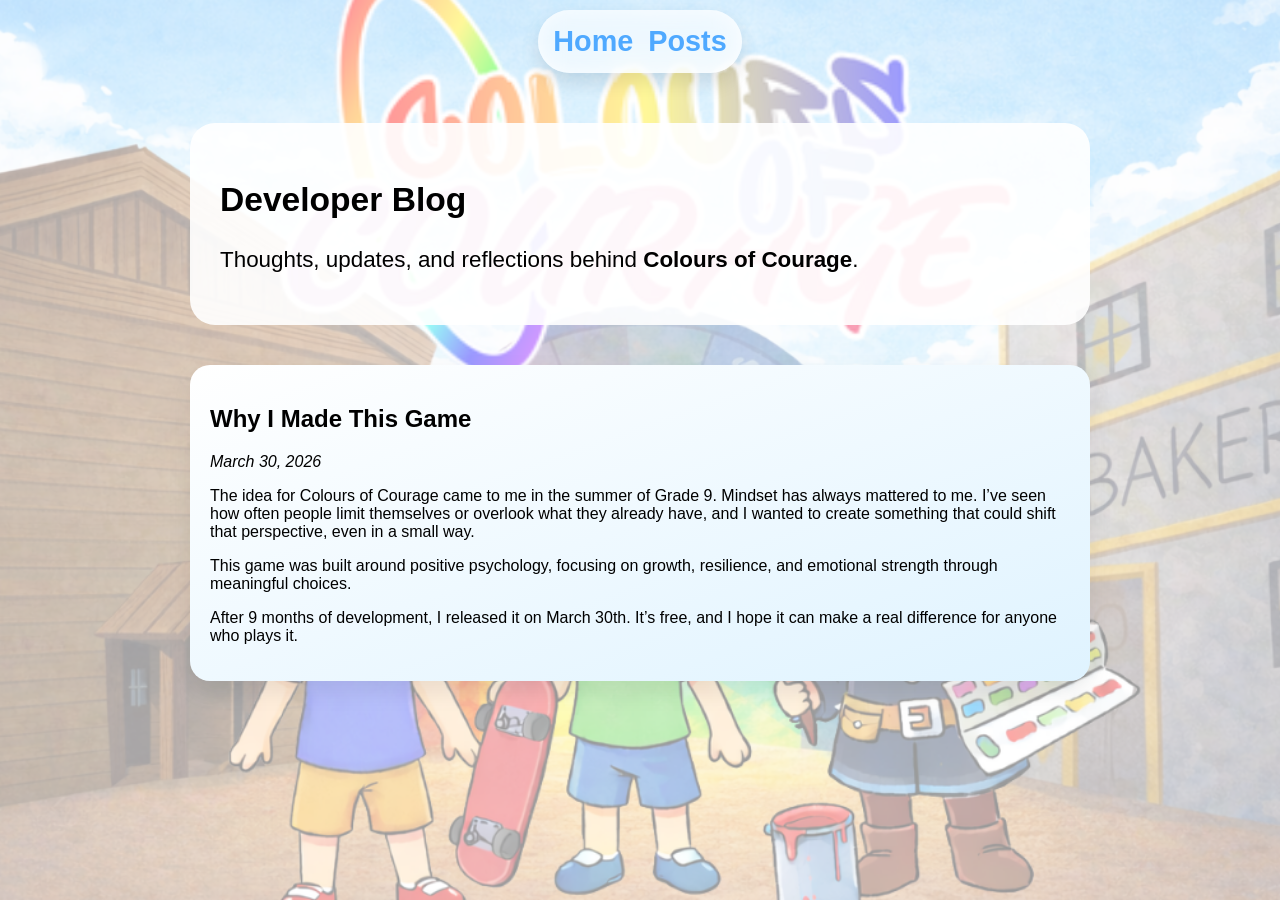
==== blog/index.html @ 3b660fd9 "feat: fix the path for styling" ====
<!DOCTYPE html>
<html lang="en">
<head>
    <meta charset="UTF-8">
    <meta name="viewport" content="width=device-width, initial-scale=1.0">
    <title>Blog - Colours of Courage</title>
    <link rel="stylesheet" href="../styles.css">
    <link rel="icon" type="image/x-icon" href="../assets/IconCOC.png">
</head>

<body>

<nav class="navbar">
    <a href="index.html">Home</a>
    <a href="#posts">Posts</a>
</nav>

<main class="container">

    <section class="card">
        <h1>Developer Blog</h1>
        <p>
            Thoughts, updates, and reflections behind <strong>Colours of Courage</strong>.
        </p>
    </section>

    <!-- BLOG POSTS -->
    <section id="posts" class="features">

        <!-- FIRST POST -->
        <div class="feature">
            <h2>Why I Made This Game</h2>
            <p><em>March 30, 2026</em></p>
            <p>
                The idea for Colours of Courage came to me in the summer of Grade 9.
                Mindset has always mattered to me. I’ve seen how often people limit themselves
                or overlook what they already have, and I wanted to create something that could
                shift that perspective, even in a small way.
            </p>
            <p>
                This game was built around positive psychology, focusing on growth,
                resilience, and emotional strength through meaningful choices.
            </p>
            <p>
                After 9 months of development, I released it on March 30th.
                It’s free, and I hope it can make a real difference for anyone who plays it.
            </p>
        </div>

    </section>

</main>

</body>
</html>
---- styles.css ----
/* styles.css */
html {
    scroll-behavior: smooth;
    overscroll-behavior: none;
}

body {
    margin: 0;
    font-family: 'Nunito', sans-serif;
}

body::before {
    content: "";
    position: fixed;
    top: 0;
    left: 0;
    width: 100%;
    height: 100%;

    background: url("assets/1232x706updated.png") center/cover no-repeat;

    opacity: 0.4;
    z-index: -1;
    image-rendering: auto;
}

section {
    scroll-margin-top: 450px;
}

.hero {
    text-align: center;
    padding: 80px 20px;
}

.hero div {
    background: linear-gradient(to bottom, #7ecbff, #cfe9ff);
    padding: 20px;
    border-radius: 15px;
    max-width: fit-content;
    margin: 0 auto;
}

.hero-img {
    width: 100%;
    max-width: 700px;
    border-radius: 20px;
    margin-bottom: 20px;
    box-shadow: 0 20px 40px rgba(0, 0, 0, 0.2);
}

.hero h1 {
    font-size: 3.5rem;
    color: white;
    text-shadow: 0 10px 30px rgba(0, 0, 0, 0.3);
}

.hero p {
    font-size: 2.5rem;
    color: white;
    text-shadow: 0 10px 30px rgba(0, 0, 0, 0.3);
}

.topbar {
    position: absolute;
    top: 10px;
    left: 50%;
    transform: translateX(-50%);

    display: flex;
    gap: 40px;
    padding: 30px 60px;

    background: rgba(255, 255, 255, 0.6);
    backdrop-filter: blur(12px);

    border-radius: 50px;
    box-shadow: inset 0 0 20px rgba(255,255,255,0.7),
                0 10px 20px rgba(0,0,0,0.1);

    z-index: 2000;
}

.topbar a {
    text-decoration: none;
    font-size: 2rem;
    font-weight: bold;
    color: #4fa9ff;
    transition: transform 0.3s ease;
}

.topbar a:hover {
    transform: translateY(-3px);
}
.hero {
    margin-top: 60px;
}

.navbar {
    display: flex;
    justify-content: center;
    gap: 15px;
    padding: 15px;
    margin: 10px auto;
    max-width: fit-content;
    border-radius: 50px;
    background: rgba(255, 255, 255, 0.6);
    backdrop-filter: blur(12px);
    box-shadow: inset 0 0 20px rgba(255, 255, 255, 0.7), 0 10px 20px rgba(0, 0, 0, 0.1);
    transition: transform 0.4s cubic-bezier(0.22, 1, 0.36, 1),
    box-shadow 0.4s ease;
}

.navbar a {
    text-decoration: none;
    font-size: 1.8rem;
    color: #4fa9ff;
    font-weight: bold;
    transition: transform 0.4s cubic-bezier(0.22, 1, 0.36, 1),
    box-shadow 0.4s ease;
}

.navbar:hover {
    transform: translateY(-10px) scale(1.02);
    box-shadow: 0 30px 60px rgba(0, 0, 0, 0.2);
}

.navbar a:hover {
    transform: translateY(-10px) scale(1.02);
}

.navbar a:visited {
    color: #4fa9ff;
}

.container {
    max-width: 900px;
    margin: auto;
    padding: 40px 20px;
    display: flex;
    flex-direction: column;
    gap: 40px;
}

.card {
    background: rgba(255, 255, 255, 0.9);
    border-radius: 25px;
    padding: 30px;
    /*box-shadow: 0 20px 40px rgba(0,0,0,0.1);*/
    font-size: 1.4rem;
    transition: transform 0.4s cubic-bezier(0.22, 1, 0.36, 1),
    box-shadow 0.4s ease;
}

.card:hover {
    transform: translateY(-10px) scale(1.02);
    box-shadow: 0 30px 60px rgba(0, 0, 0, 0.2);
}

video {
    margin: auto;
    width: 100%;
    padding: 5px;
}

.button {
    font-family: 'Nunito', sans-serif;
    font-size: 1.4rem;
    box-shadow: 0 20px 40px rgba(0, 0, 0, 0.1);
    transition: transform 0.4s cubic-bezier(0.22, 1, 0.36, 1),
    box-shadow 0.4s ease;
}

.button:hover {
    transform: translateY(-10px) scale(1.02);
    box-shadow: 0 30px 60px rgba(0, 0, 0, 0.2);
}

.about {
    display: grid;
    grid-template-columns: 1fr 1fr;
    gap: 20px;
}

.about img {
    width: 100%;
    border-radius: 20px;
}

.features {
    display: grid;
    gap: 20px;
}

.feature {
    padding: 20px;
    border-radius: 20px;
    background: linear-gradient(to bottom right, #ffffff, #dff3ff);
    box-shadow: 0 10px 25px rgba(0, 0, 0, 0.08);
    transition: transform 0.4s cubic-bezier(0.22, 1, 0.36, 1),
    box-shadow 0.4s ease;
}

@keyframes floatSmall {
    0% {
        transform: translateY(0) scale(1);
    }
    /*50% { transform: translateY(-4px) scale(1.02); }*/
    100% {
        transform: translateY(-8px) scale(1.03);
    }
}

.feature:hover {
    transform: translateY(-8px) scale(1.03);
    box-shadow: 0 20px 40px rgba(0, 0, 0, 0.15);
}


button {
    margin-top: 20px;
    padding: 12px 25px;
    border-radius: 30px;
    border: none;
    background: linear-gradient(to right, #7ecbff, #4fa9ff);
    color: white;
    cursor: pointer;
}

.grid {
    display: grid;
    grid-template-columns: repeat(2, 1fr);
    gap: 15px;
}

.grid div {
    background: #f0f8ff;
    padding: 15px;
    border-radius: 12px;
    transition: transform 0.4s cubic-bezier(0.22, 1, 0.36, 1),
    box-shadow 0.4s ease;
}

.grid span {
    padding: 5px;
    font-weight: bold;
}

@keyframes floatTiny {
    0% {
        transform: translateY(0) scale(1);
    }
    100% {
        transform: translateY(-6px) scale(1.01);
    }
}

.grid div:hover {
    transform: translateY(-6px) scale(1.02);
    box-shadow: 0 15px 30px rgba(0, 0, 0, 0.15);
}

#contact h1 {
    font-size: 2rem;
}

.form-group {
    display: grid;
    font-size: 1.2rem;
    background: #dde6f8;
    padding: 10px;
    border-radius: 10px;
    transition: transform 0.4s cubic-bezier(0.22, 1, 0.36, 1),
    box-shadow 0.4s ease;
    /*max-width: 400px;*/
}

.form-group:not(:last-child) {
    margin-bottom: 20px;
}

.form-group:hover {
    transform: translateY(-6px) scale(1.02);
    box-shadow: 0 15px 30px rgba(0, 0, 0, 0.15);
}

.form-group label {
    font-size: 1.6rem;
    font-weight: bold;
    margin-bottom: 5px;
}

.form-group input {
    border-radius: 10px;
    font-size: 1.3rem;
    font-family: 'Nunito', sans-serif;
    border: 1px solid #dff3ff;
    padding: 2px;
}

.form-group textarea {
    border-radius: 10px;
    font-size: 1.3rem;
    font-family: 'Nunito', sans-serif;
    border: 1px solid #dff3ff;
    padding: 2px;
    resize: none;
    overflow: auto;
}

.popup {
    font-size: 1.3rem;
    position: fixed;
    top: 0;
    left: 0;
    width: 100%;
    height: 100%;
    display: flex;
    justify-content: center;
    align-items: center;
    background: rgba(0, 0, 0, 0.4);
    transition: 0.3s;
}

.popup.hidden {
    opacity: 0;
    pointer-events: none;
}

.popup-content {
    background: white;
    padding: 25px;
    border-radius: 20px;
    transform: scale(0.8);
    transition: 0.3s;
}

.popup:not(.hidden) .popup-content {
    transform: scale(1);
}

footer {
    text-align: center;
    padding: 20px;
}

/* FLOATING STEAM BUTTON */
.steam-button {
    position: fixed;
    right: 50px;
    top: 70%;
    transform: translateY(-50%) rotate(-15deg);
    z-index: 1000;
    animation: swing 2s infinite ease-in-out;
}

.steam-button img {
    width: 200px;
    height: 200px;
}

/* FLOATING instagram BUTTON */
.instagram-button {
    position: fixed;
    left: 50px;
    top: 30%;
    transform: translateY(-50%) rotate(-15deg);
    z-index: 1000;
    animation: swing 2s infinite ease-in-out;
}

.instagram-button img {
    width: 200px;
    height: 200px;
}

/* FLOATING Youtube BUTTON */
.youtube-button {
    position: fixed;
    left: 50px;
    top: 70%;
    transform: translateY(-50%) rotate(-15deg);
    z-index: 1000;
    animation: swing 2s infinite ease-in-out;
}

.youtube-button img {
    width: 200px;
    height: 200px;
}

.tiktok-button {
    position: fixed;
    right: 50px;
    top: 30%;
    transform: translateY(-50%) rotate(-15deg);
    z-index: 1000;
    animation: swing 2s infinite ease-in-out;
}

.tiktok-button img {
    width: 200px;
    height: 200px;
}

@keyframes swing {
    0% {
        transform: translateY(-50%) rotate(-15deg);
    }
    50% {
        transform: translateY(-50%) rotate(15deg);
    }
    100% {
        transform: translateY(-50%) rotate(-15deg);
    }
}


@keyframes floatUp {
    0% {
        transform: translateY(0) scale(1);
    }
    100% {
        transform: translateY(-10px) scale(1.02);
    }
}
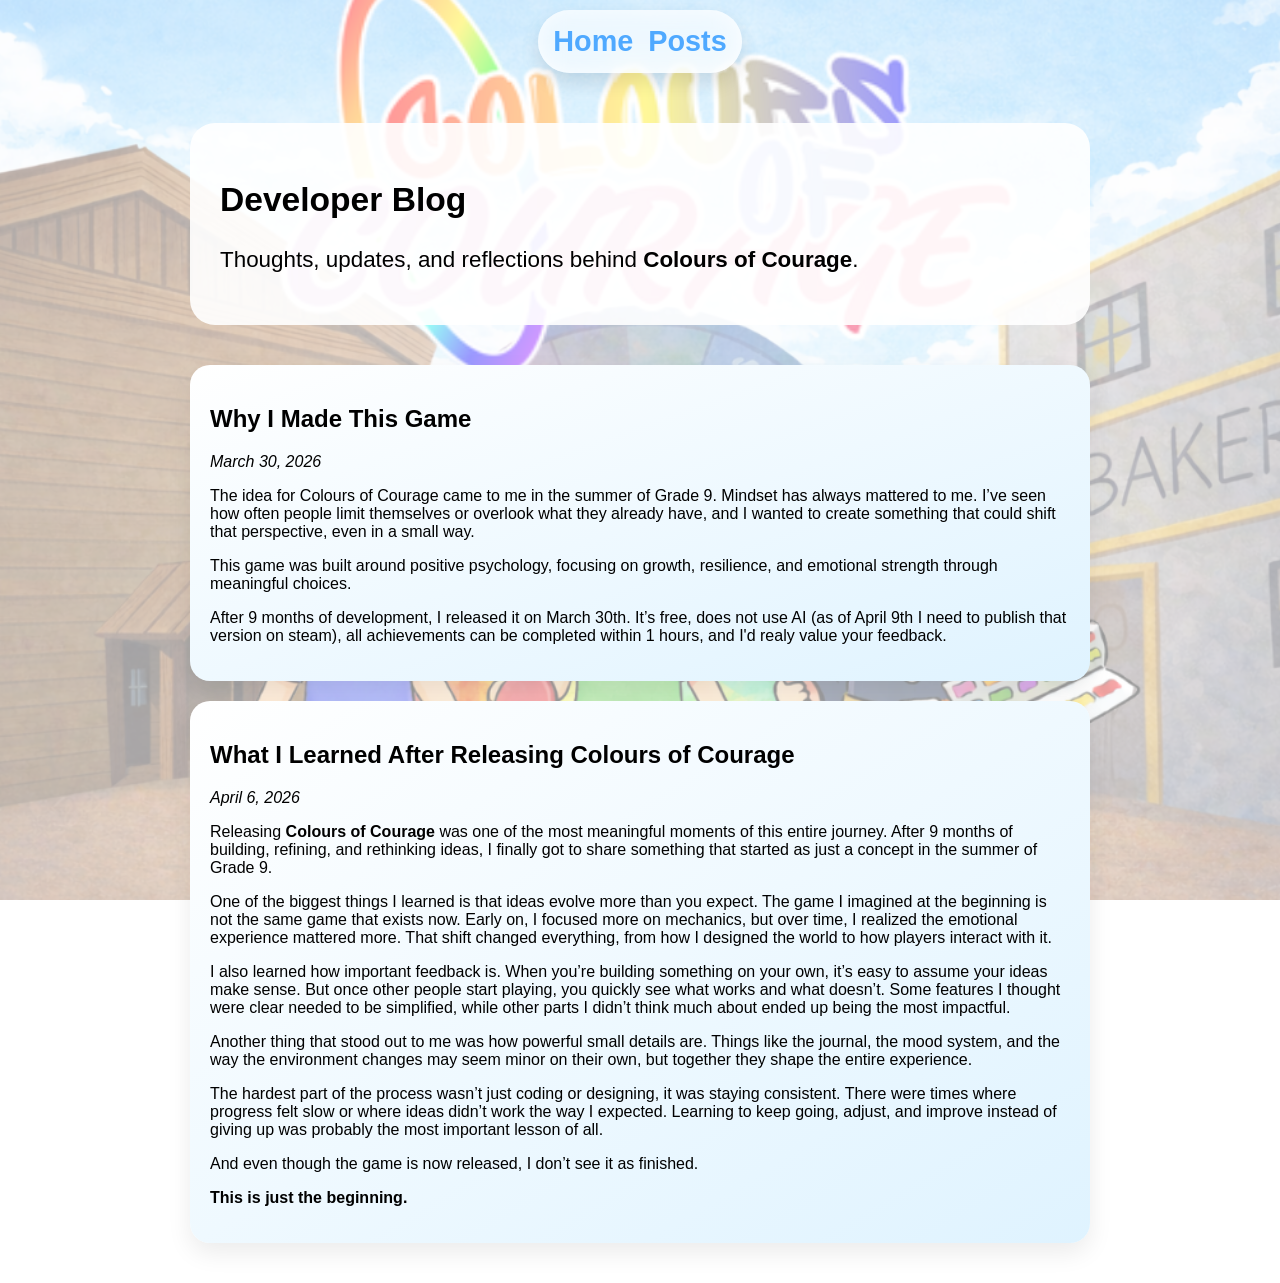
==== commit 36f702f9: "New blog" ====
--- a/blog/index.html
+++ b/blog/index.html
@@ -11,7 +11,7 @@
 <body>
 
 <nav class="navbar">
-    <a href="index.html">Home</a>
+    <a href="/">Home</a>
     <a href="#posts">Posts</a>
 </nav>
 
@@ -43,10 +43,48 @@
             </p>
             <p>
                 After 9 months of development, I released it on March 30th.
-                It’s free, and I hope it can make a real difference for anyone who plays it.
+                It’s free, does not use AI (as of April 9th I need to publish that version on steam), all achievements can be completed within 1 hours, and I'd realy value your feedback.
             </p>
         </div>
-
+        <div class="feature">
+            <h2>What I Learned After Releasing Colours of Courage</h2>
+            <p><em>April 6, 2026</em></p>
+        
+            <p>
+                Releasing <strong>Colours of Courage</strong> was one of the most meaningful moments of this entire journey.
+                After 9 months of building, refining, and rethinking ideas, I finally got to share something that started as just a concept in the summer of Grade 9.
+            </p>
+        
+            <p>
+                One of the biggest things I learned is that ideas evolve more than you expect. The game I imagined at the beginning is not the same game that exists now.
+                Early on, I focused more on mechanics, but over time, I realized the emotional experience mattered more.
+                That shift changed everything, from how I designed the world to how players interact with it.
+            </p>
+        
+            <p>
+                I also learned how important feedback is. When you’re building something on your own, it’s easy to assume your ideas make sense.
+                But once other people start playing, you quickly see what works and what doesn’t.
+                Some features I thought were clear needed to be simplified, while other parts I didn’t think much about ended up being the most impactful.
+            </p>
+        
+            <p>
+                Another thing that stood out to me was how powerful small details are.
+                Things like the journal, the mood system, and the way the environment changes may seem minor on their own,
+                but together they shape the entire experience.
+            </p>
+        
+            <p>
+                The hardest part of the process wasn’t just coding or designing, it was staying consistent.
+                There were times where progress felt slow or where ideas didn’t work the way I expected.
+                Learning to keep going, adjust, and improve instead of giving up was probably the most important lesson of all.
+            </p>
+        
+            <p>
+                And even though the game is now released, I don’t see it as finished.
+            </p>
+        
+            <p><strong>This is just the beginning.</strong></p>
+        </div>
     </section>
 
 </main>
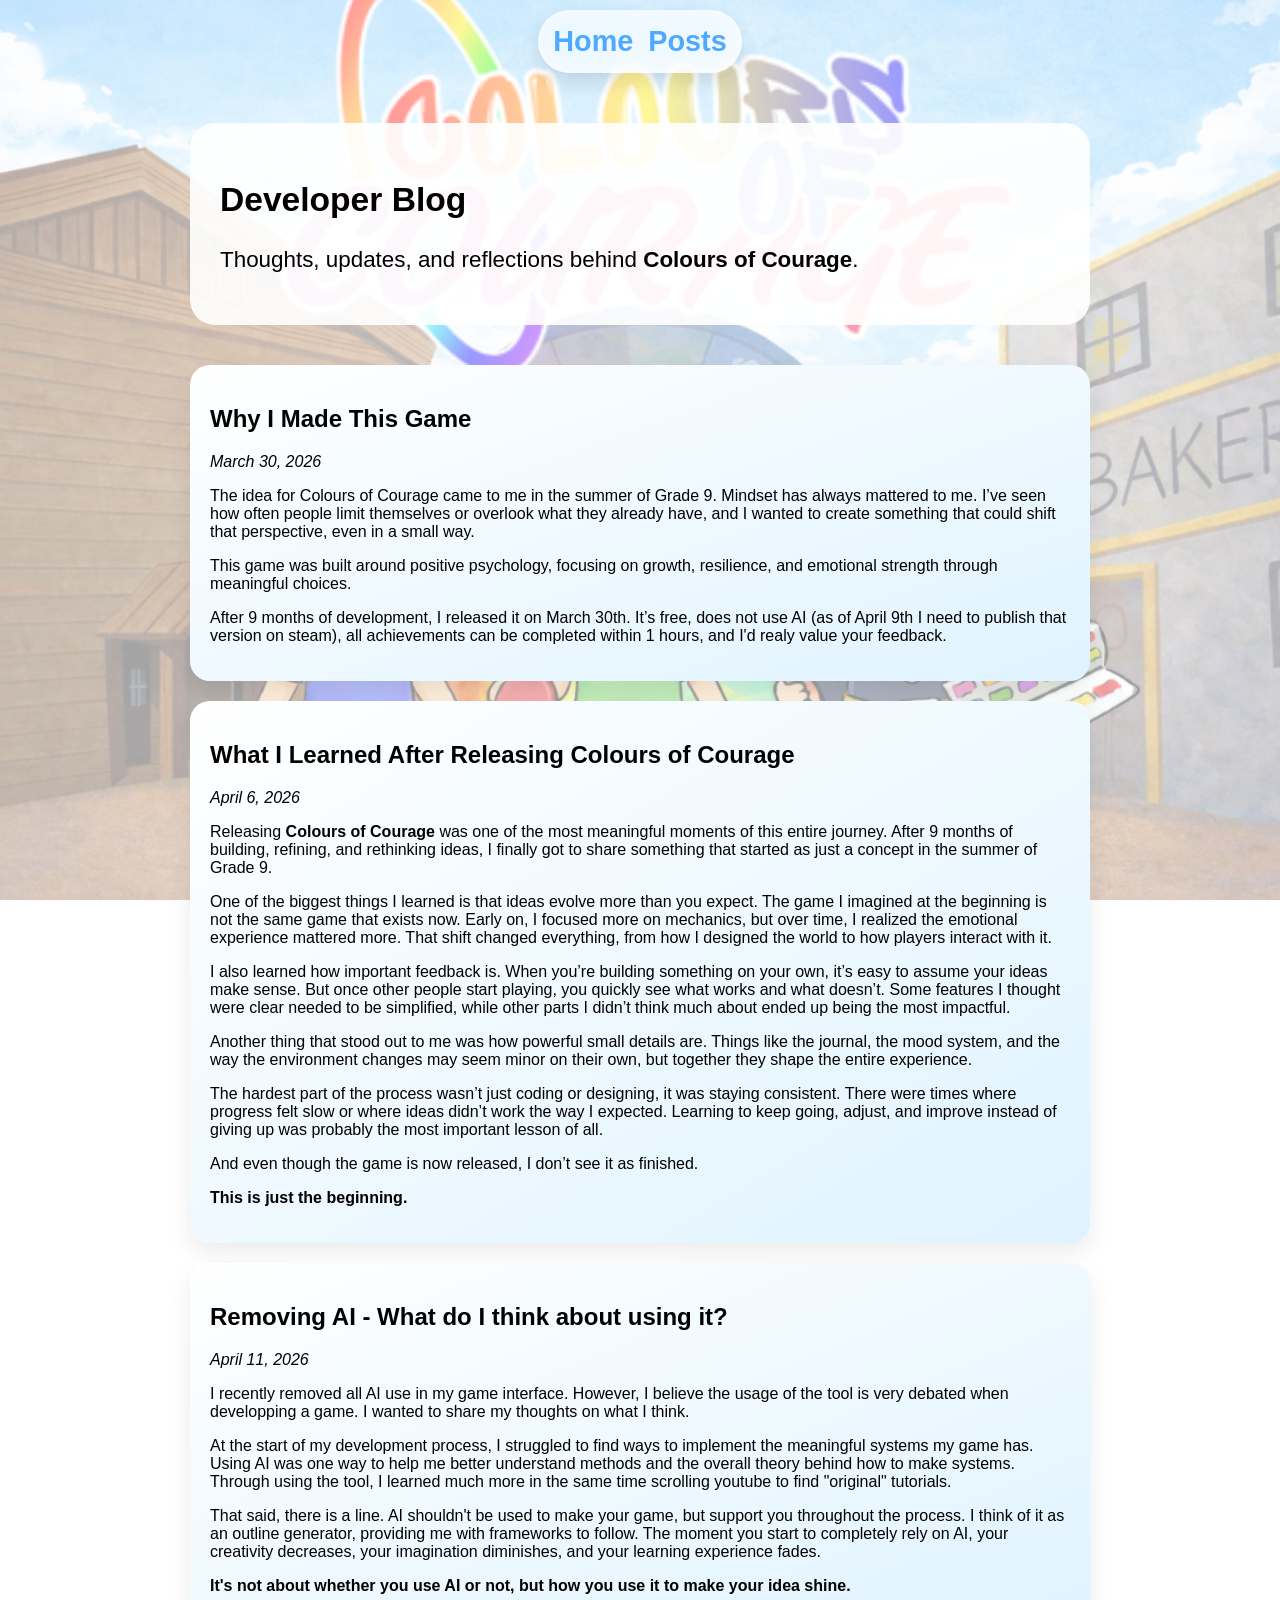
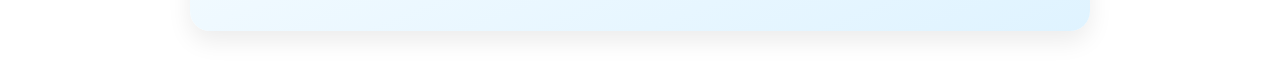
==== commit aefa6611: "Add thoughts on AI usage in game development" ====
--- a/blog/index.html
+++ b/blog/index.html
@@ -25,10 +25,10 @@
     </section>
 
     <!-- BLOG POSTS -->
-    <section id="posts" class="features">
+    <section class="features">
 
         <!-- FIRST POST -->
-        <div class="feature">
+        <div class="feature" id="posts">
             <h2>Why I Made This Game</h2>
             <p><em>March 30, 2026</em></p>
             <p>
@@ -85,6 +85,30 @@
         
             <p><strong>This is just the beginning.</strong></p>
         </div>
+        <div class="feature">
+            <h2>Removing AI - What do I think about using it?</h2>
+            <p><em>April 11, 2026</em></p>
+            <p>
+                I recently removed all AI use in my game interface. However, I believe the usage of the tool is very debated when developping a game. I wanted to share my thoughts on what I think.
+            </p>
+            <p>
+                At the start of my development process, I struggled to find ways to implement the meaningful systems my game has. 
+                Using AI was one way to help me better understand methods and the overall theory behind how to make systems.
+                Through using the tool, I learned much more in the same time scrolling youtube to find "original" tutorials.
+            </p>
+                
+            <p>
+                That said, there is a line. AI shouldn't be used to make your game, but support you throughout the process.
+                I think of it as an outline generator, providing me with frameworks to follow.
+                The moment you start to completely rely on AI, your creativity decreases, your imagination diminishes, and your learning 
+                experience fades.
+                
+            </p>
+            <p>
+                <strong>It's not about whether you use AI or not, but how you use it to make your idea shine.</strong>
+            </p>
+                
+        </div>
     </section>
 
 </main>
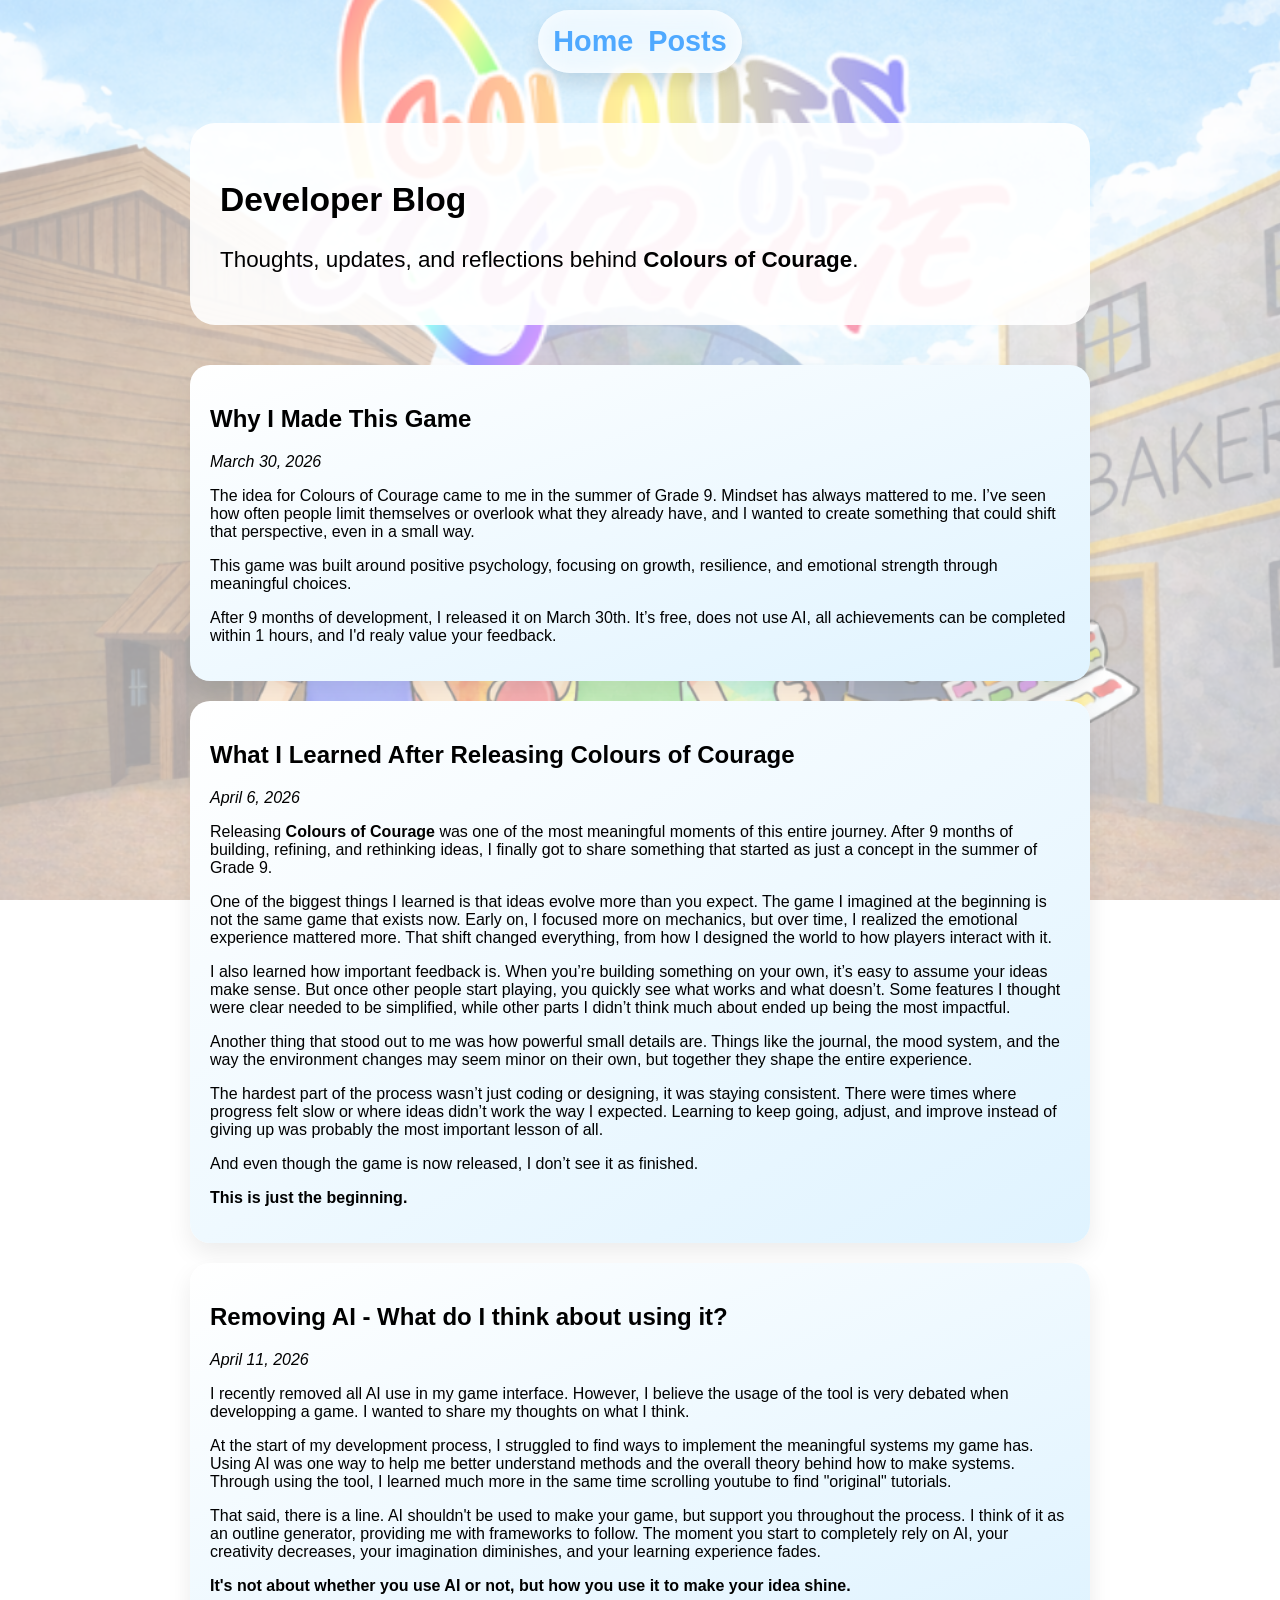
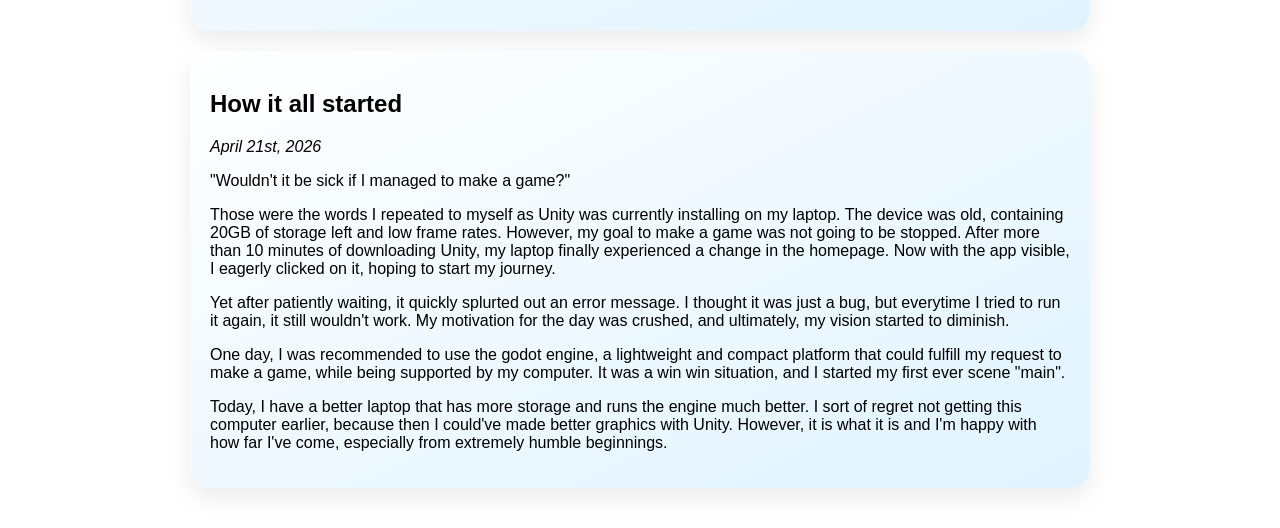
==== commit 83824c75: "feat: new blog post" ====
--- a/blog/index.html
+++ b/blog/index.html
@@ -43,7 +43,7 @@
             </p>
             <p>
                 After 9 months of development, I released it on March 30th.
-                It’s free, does not use AI (as of April 9th I need to publish that version on steam), all achievements can be completed within 1 hours, and I'd realy value your feedback.
+                It’s free, does not use AI, all achievements can be completed within 1 hours, and I'd realy value your feedback.
             </p>
         </div>
         <div class="feature">
@@ -109,6 +109,34 @@
             </p>
                 
         </div>
+        <div class="feature">
+            <h2>How it all started</h2>
+            <p><em>April 21st, 2026</em></p>
+            <p>
+                "Wouldn't it be sick if I managed to make a game?"
+            </p>
+            <p>
+                Those were the words I repeated to myself as Unity was currently installing on my laptop. The device was old,
+                containing 20GB of storage left and low frame rates. However, my goal to make a game was not going to be stopped.
+                After more than 10 minutes of downloading Unity, my laptop finally experienced a change in the homepage.
+                Now with the app visible, I eagerly clicked on it, hoping to start my journey.
+
+            </p>
+            <p>
+                Yet after patiently waiting, it quickly splurted out an error message. I thought it was just a bug, but everytime
+                I tried to run it again, it still wouldn't work. My motivation for the day was crushed, and ultimately, my vision started to diminish.
+
+            </p>
+            <p>
+                One day, I was recommended to use the godot engine, a lightweight and compact platform that could fulfill my request to make a game,
+                while being supported by my computer. It was a win win situation, and I started my first ever scene "main".
+            </p>
+            <p>
+                Today, I have a better laptop that has more storage and runs the engine much better. I sort of regret not getting this computer earlier,
+                because then I could've made better graphics with Unity. However, it is what it is and I'm happy with how far I've come,
+                especially from extremely humble beginnings.
+            </p>
+        </div>
     </section>
 
 </main>
--- a/styles.css
+++ b/styles.css
@@ -424,3 +424,42 @@
         transform: translateY(-10px) scale(1.02);
     }
 }
+
+.reviews {
+    /* background-color: #4fa9ff; */
+    margin: 60px auto;
+    max-width: 900px;
+    padding: 20px;
+    border-radius: 20px;
+    box-shadow: 0 30px 80px rgba(0,0,0,0.4);
+}
+
+.reviews-layout {
+    display:flex;
+    flex-direction: column;
+    align-items: center;
+    gap: 10px;
+    padding:10px;
+}
+
+.reviews-layout img {
+    margin:auto;
+    width: 90%;
+    max-width: 900px;
+    border-radius: 20px;
+    transform: translateX(2%);
+}
+.reviews-text {
+    display: flex;
+    justify-content: center;
+    align-items: center;
+    text-align: center;
+}
+
+.reviews-text h2 {
+    font-size: 2.5rem;
+    max-width: 250px;
+}
+.reviews-image {
+    overflow: visible;
+}
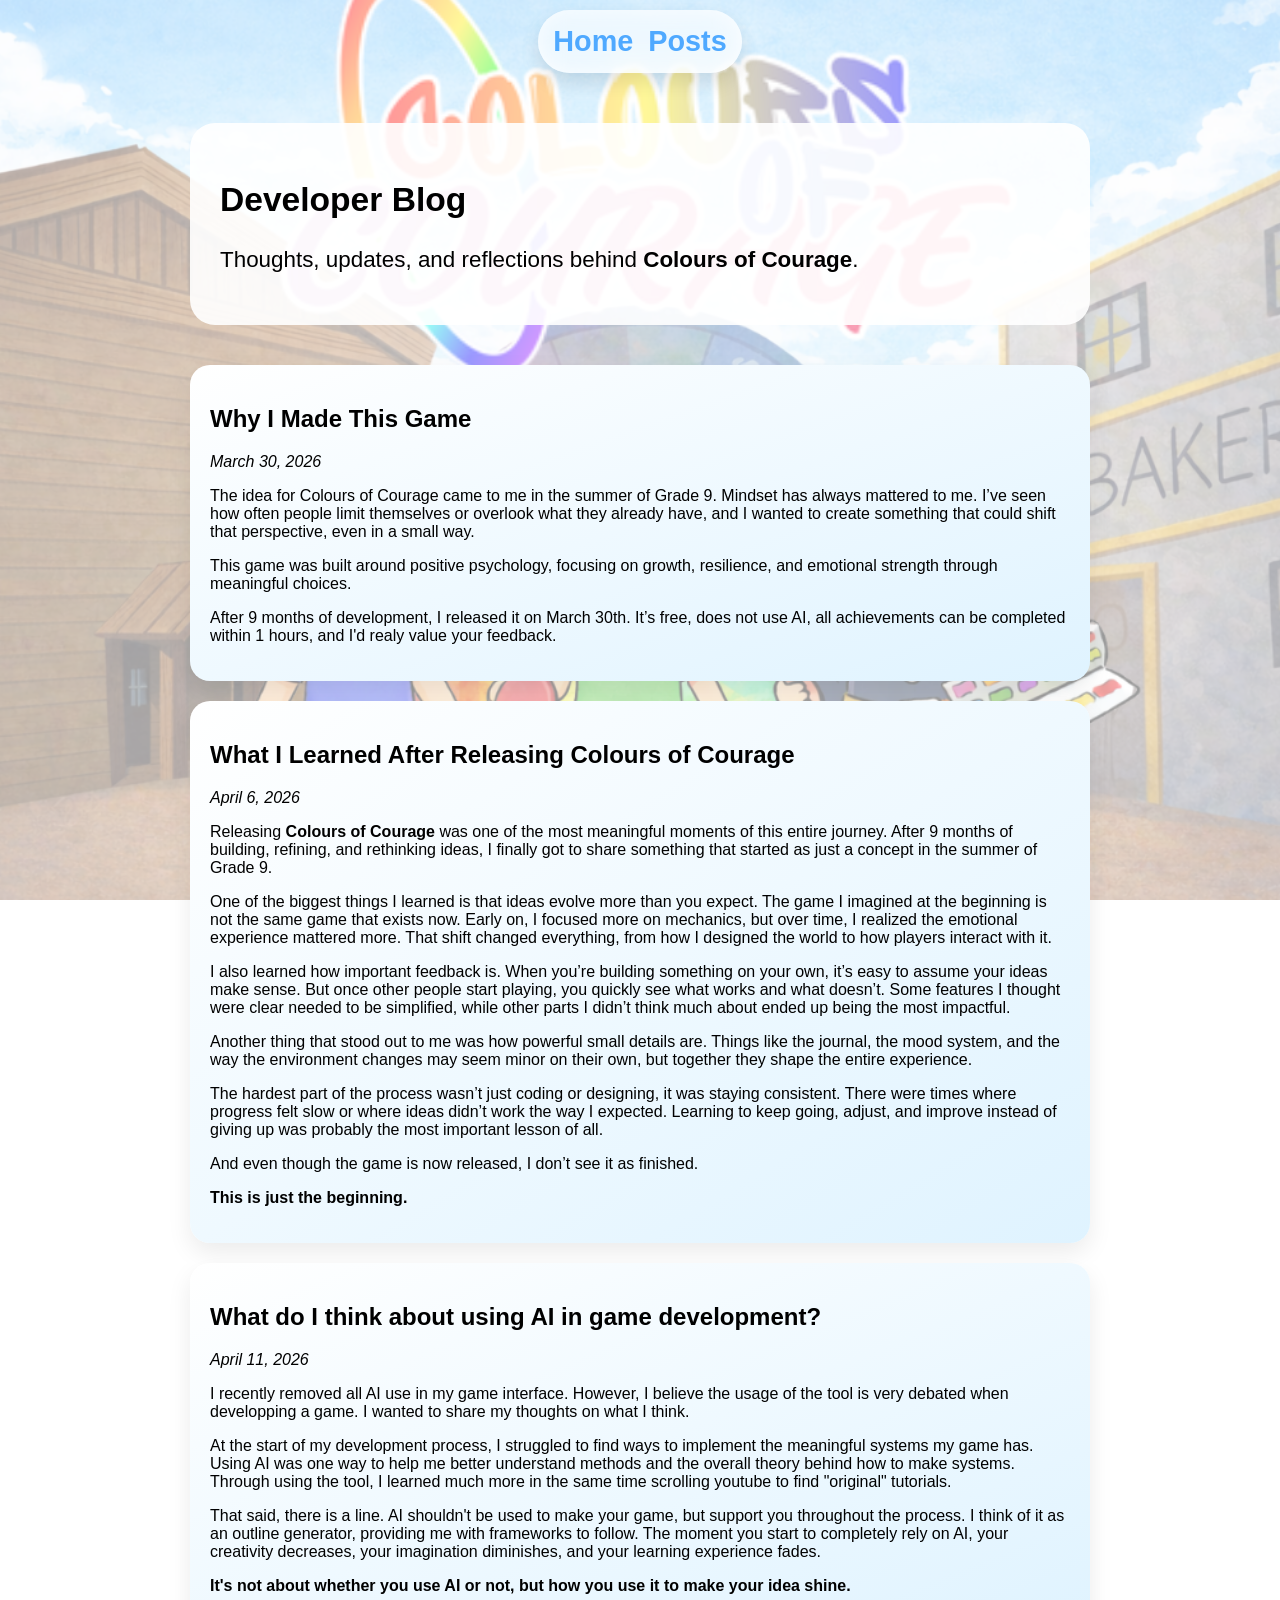
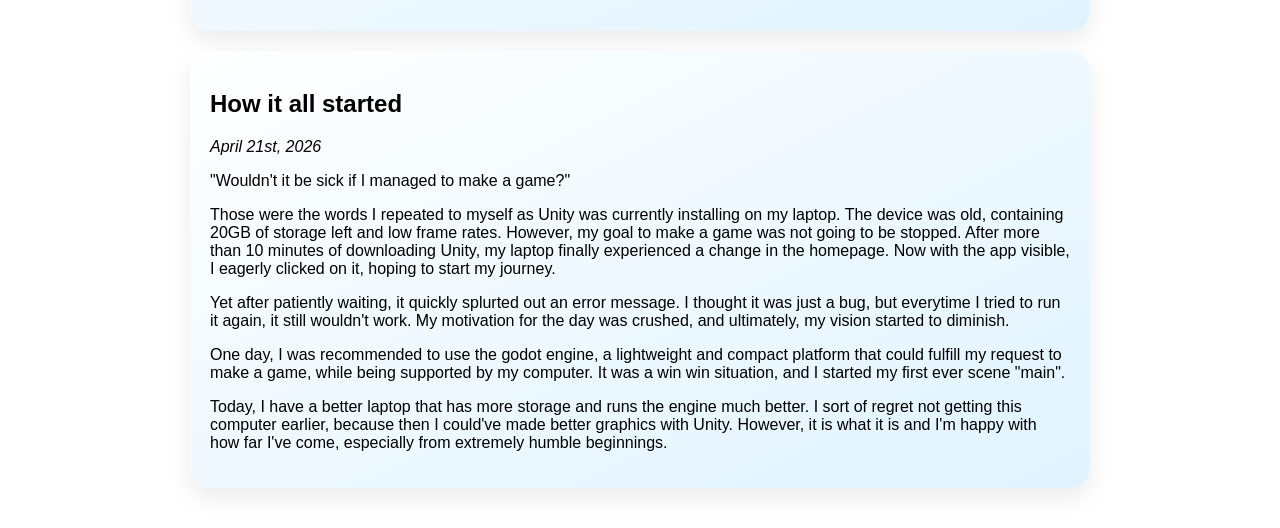
==== commit 70ecb6ad: "reviews updated + updated blog post" ====
--- a/blog/index.html
+++ b/blog/index.html
@@ -86,7 +86,7 @@
             <p><strong>This is just the beginning.</strong></p>
         </div>
         <div class="feature">
-            <h2>Removing AI - What do I think about using it?</h2>
+            <h2>What do I think about using AI in game development?</h2>
             <p><em>April 11, 2026</em></p>
             <p>
                 I recently removed all AI use in my game interface. However, I believe the usage of the tool is very debated when developping a game. I wanted to share my thoughts on what I think.
